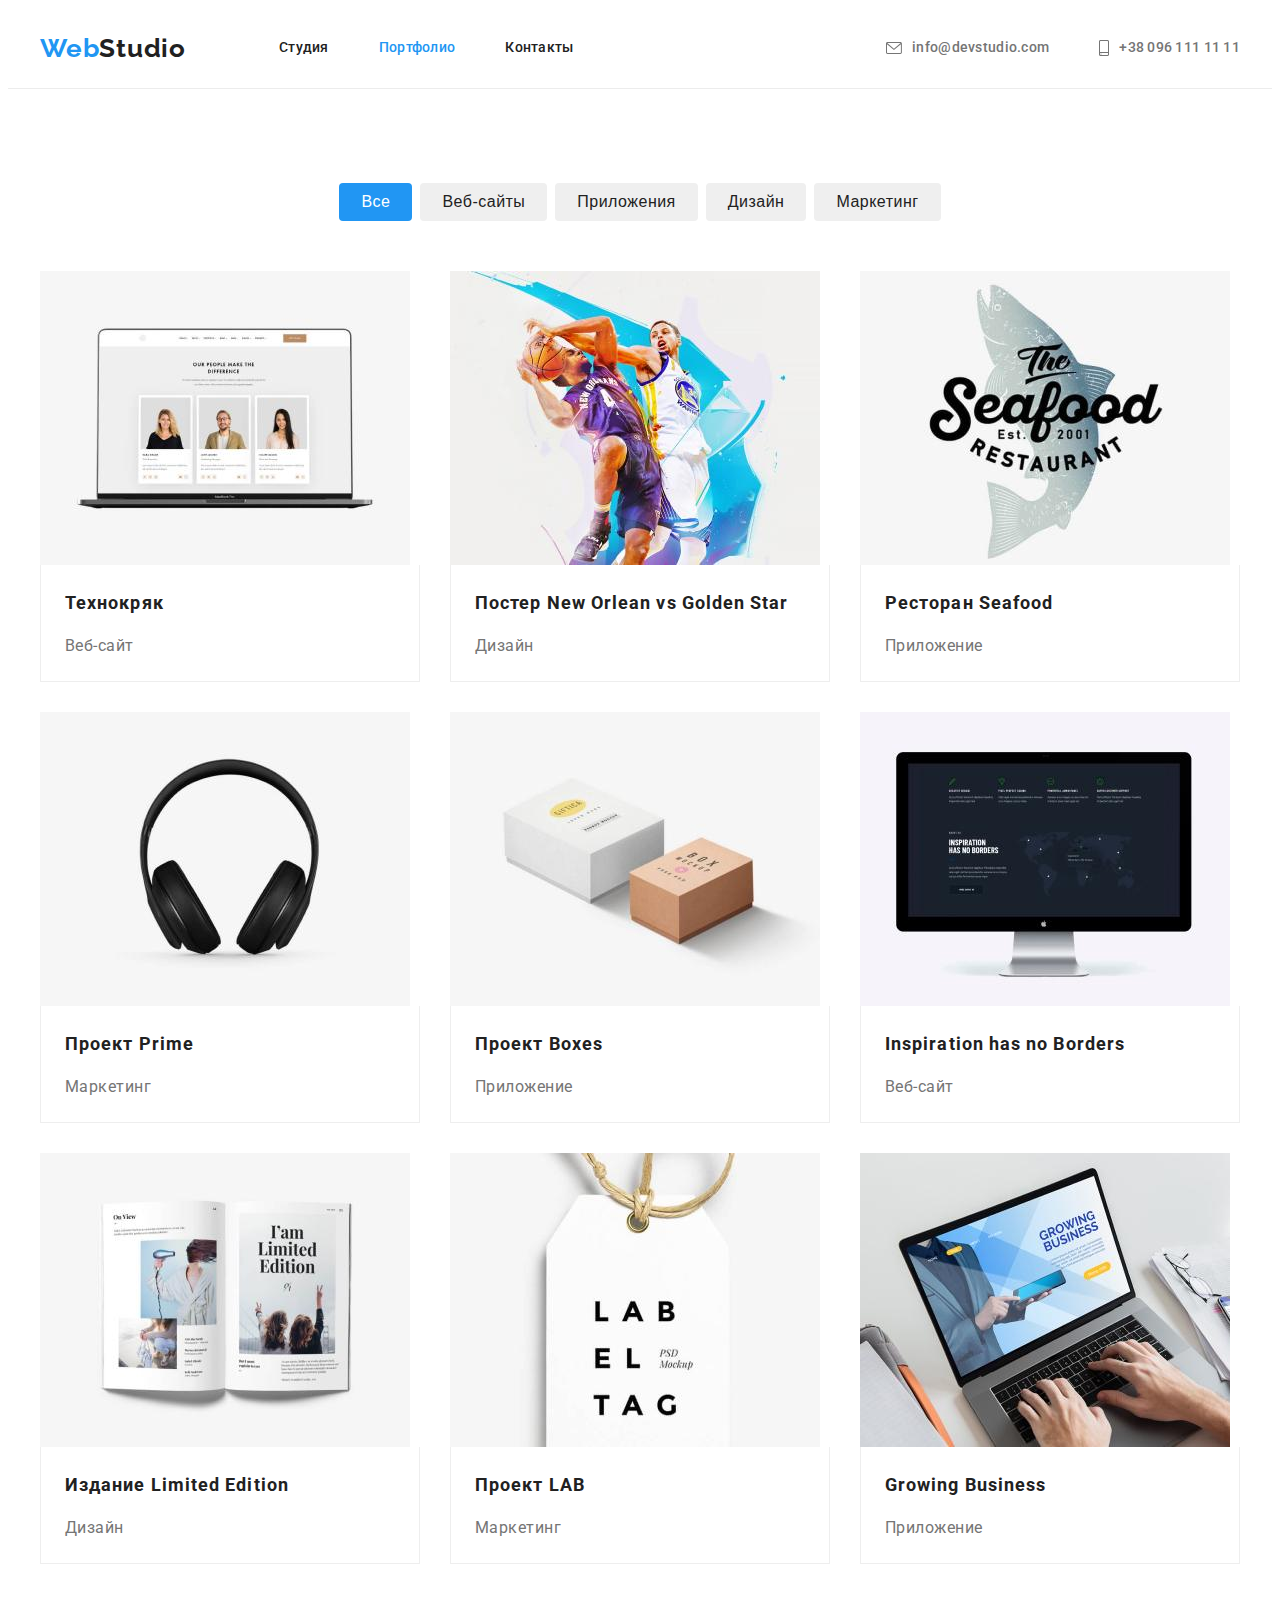
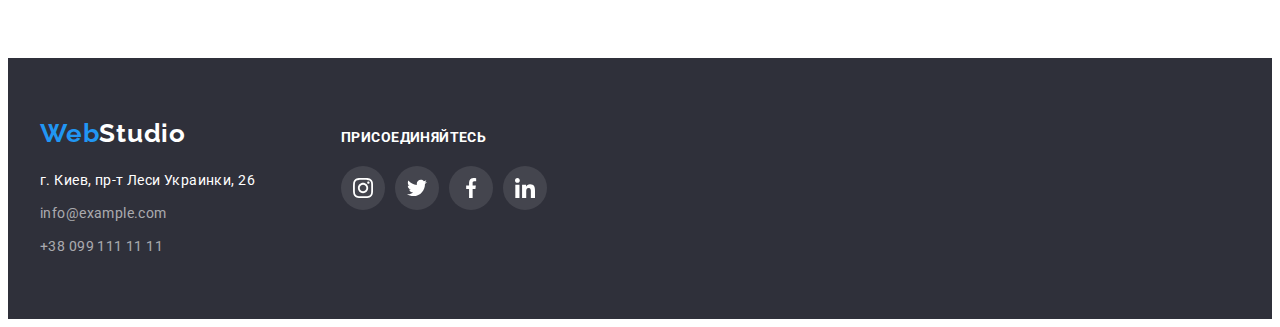
==== portfolio.html @ c21f6737 "ДЗ № 5" ====
<!DOCTYPE html>
<html lang="ru">
<head>
    <meta charset="UTF-8">
    <meta http-equiv="X-UA-Compatible" content="IE=edge">
    <meta name="viewport" content="width=device-width, initial-scale=1.0">
    <title>Portfolio</title>
    <link rel="preconnect" href="https://fonts.googleapis.com">
    <link rel="preconnect" href="https://fonts.gstatic.com" crossorigin>
    <link href="https://fonts.googleapis.com/css2?family=Raleway:wght@700&family=Roboto:wght@400;500;700;900&display=swap"
        rel="stylesheet">
    <link rel="stylesheet" href="https://cdnjs.cloudflare.com/ajax/libs/modern-normalize/1.1.0/modern-normalize.min.css"
        integrity="sha512-wpPYUAdjBVSE4KJnH1VR1HeZfpl1ub8YT/NKx4PuQ5NmX2tKuGu6U/JRp5y+Y8XG2tV+wKQpNHVUX03MfMFn9Q=="
        crossorigin="anonymous" referrerpolicy="no-referrer" />
    <link rel="stylesheet" href="./css/styles.css">
</head>
<body>
    <header class="header">
        <div class="container header-container">
            <nav class="header-nav">
                <a class="header-logo logo link" href="index.html">Web<span class="studio-dark">Studio</span></a>
                <ul class="list menu-list">
                    <li class="menu-item">
                        <a class="menu-link link" href="./index.html">Студия</a>
                    </li>
                    <li class="menu-item">
                        <a class="menu-link link current" href="./portfolio.html">Портфолио</a>
                    </li>
                    <li class="menu-item menu-item-contact">
                        <a class="menu-link link" href="#">Контакты</a>
                    </li>
                </ul>
            </nav>
            <ul class="list contact-list">
                <li class="contact-list-item">
                    <a class="header-mail header-mail-color link" href="mailto:info@devstudio.com">
                        <svg class="header-mail-icon header-mail-color">
                            <use href="./images/icons.svg#icon-envelope"></use>
                        </svg>info@devstudio.com</a>
                </li>
                <li class="contact-list-item">
                    <a class="header-tel header-tel-color link" href="tel:+380961111111">
                        <svg class="header-tel-icon header-tel-color">
                            <use href="./images/icons.svg#icon-smartphone"></use>
                        </svg>+38 096 111 11 11</a>
                </li>
            </ul>
        </div>
    </header>
    <main>
        <section class="section portfolio-section">
            <div class="container portfolio-container">
            <h1 class="visually-hidden">Портфолио</h1>                           
            <ul class="list filtres">
                <li class="filtres-item">
                    <button class="filtres-btn btn active-btn all-btn" type="button">Все</button>
                </li>
                <li class="filtres-item">
                    <button class="filtres-btn btn web-btn" type="button">Веб-сайты</button>
                </li>
                <li class="filtres-item">
                    <button class="filtres-btn btn apps-btn" type="button">Приложения</button>
                </li>
                <li class="filtres-item">
                    <button class="filtres-btn btn design-btn" type="button">Дизайн</button>
                </li>
                <li class="filtres-item">
                    <button class="filtres-btn btn marketing-btn" type="button">Маркетинг</button>
                </li>
            </ul>
            <h2 class="visually-hidden">Галерея</h2> 
            <ul class="list gallery-list">
                <li class="gallery-item">
                    <a href="" class="gallery-link link">
                    <img src="./images/portfolio-techhocrack-1.jpg" 
                    alt="на ноутбуке показаны три фотографии на сайте" 
                    width="370" height="294">
                    <div class="gallery-item-description">
                    <h3 class="portfolio-title">Технокряк</h3>
                    <p class="portfolio-text ">Веб-сайт</p>
                    </div>
                    </a>
                </li>
                <li class="gallery-item">
                    <a href="" class="gallery-link link">
                    <img src="./images/portfolio-poster-new-orlean-2.jpg" 
                    alt="два баскетболиста бросают мяч" 
                    width="370" height="294">
                    <div class="gallery-item-description">
                    <h3 class="portfolio-title">Постер <span lang="en">New Orlean vs Golden Star</span></h3>
                    <p class="portfolio-text">Дизайн</p>
                    </div>
                    </a>
                </li>
                <li class="gallery-item">
                    <a href="" class="gallery-link link">
                    <img src="./images/portfolio-restaurant-3.jpg" 
                    alt="логотип ресторана в форме рыбы" 
                    width="370" height="294">
                    <div class="gallery-item-description">
                    <h3 class="portfolio-title">Ресторан <span lang="en">Seafood</span></h3>
                    <p class="portfolio-text">Приложение</p>
                    </div>
                    </a>
                </li>
                <li class="gallery-item">
                    <a href="" class="gallery-link link">
                    <img src="./images/portfolio-project-prime-4.jpg" 
                    alt="наушники черного цвета" 
                    width="370" height="294">
                    <div class="gallery-item-description">
                    <h3 class="portfolio-title">Проект <span lang="en">Prime</span></h3>
                    <p class="portfolio-text">Маркетинг</p>
                    </div>
                    </a>
                </li>
                <li class="gallery-item">
                    <a href="" class="gallery-link link">
                    <img src="./images/potfolio-box-5.jpg" 
                    alt="белая и коричневая коробки" 
                    width="370" height="294">
                    <div class="gallery-item-description">
                    <h3 class="portfolio-title">Проект <span lang="en">Boxes</span></h3>
                    <p class="portfolio-text">Приложение</p>
                    </div>
                    </a>
                </li>
                <li class="gallery-item">
                    <a href="" class="gallery-link link">
                    <img src="./images/portfolio-inspiration-6.jpg" 
                    alt="изображение веб-сайта на екране монитора" 
                    width="370" height="294">
                    <div class="gallery-item-description">
                    <h3 class="portfolio-title" lang="en">Inspiration has no Borders</h3>
                    <p class="portfolio-text">Веб-сайт</p>
                    </div>
                    </a>
                </li>
                <li class="gallery-item">
                    <a href="" class="gallery-link link">
                    <img src="./images/portfolio-limited-editions-7.jpg" 
                    alt="девушки на фотографиях журнала"
                    width="370" height="294">
                    <div class="gallery-item-description">
                    <h3 class="portfolio-title">Издание <span lang="en">Limited Edition</span></h3>
                    <p class="portfolio-text">Дизайн</p>
                    </div>
                    </a>
                </li>
                <li class="gallery-item">
                    <a href="" class="gallery-link link">
                    <img src="./images/portfolio-project-lab-8.jpg" 
                    alt="написан текст на этикетке" 
                    width="370" height="294">
                    <div class="gallery-item-description">
                    <h3 class="portfolio-title">Проект <span lang="en">LAB</span></h3>
                    <p class="portfolio-text">Маркетинг</p>
                    </div>
                    </a>
                </li>
                <li class="gallery-item">
                    <a href="" class="gallery-link link">
                    <img src="./images/portfolio-growing-busines-9.jpg" 
                    alt="кто-то работает на ноутбуке"
                    width="370" height="294">
                    <div class="gallery-item-description">
                    <h3 class="portfolio-title" lang="en">Growing Business</h3>
                    <p class="portfolio-text">Приложение</p>
                    </div>
                    </a>
                </li>
            </ul>
            </div>
        </section>
        </main>
    <footer class="footer">
        <div class="container footer-container">
            <div class="footer-left">
                <a class="footer-logo logo link" href="index.html">Web<span class="studio-light">Studio</span></a>
                <address class="contacts-address">
                    <ul class="list adress-list">
                        <li class="footer-adress-item">
                            <a class="footer-address link" href="https://goo.gl/maps/jqxQToowx11gTHN26" target="blank"
                                rel="noopener noreferer">
                                г. Киев, пр-т Леси Украинки, 26</a>
                        </li>
                        <li class="footer-adress-item">
                            <a class="footer-mail link" href="mailto:info@example.com">info@example.com</a>
                        </li>
                        <li class="footer-adress-item">
                            <a class="footer-tel link" href="tel:+380991111111">+38 099 111 11 11</a>
                        </li>
                    </ul>
                </address>
            </div>
            <div class="footer-right">
                <h3 class="light-title pre-title footer-pre-title">ПРИСОЕДИНЯЙТЕСЬ</h3>
                <ul class="footer-social footer-list list">
                    <li class="footer-social-item">
                        <a href="#" class="footer-social-link link">
                            <svg class="footer-social-icon">
                                <use href="./images/icons.svg#icon-instagram"></use>
                            </svg>
                        </a>
                    </li>
                    <li class="footer-social-item">
                        <a href="#" class="footer-social-link link">
                            <svg class="footer-social-icon">
                                <use href="./images/icons.svg#icon-twitter"></use>
                            </svg>
                        </a>
                    </li>
                    <li class="footer-social-item">
                        <a href="#" class="footer-social-link link">
                            <svg class="footer-social-icon">
                                <use href="./images/icons.svg#icon-facebook"></use>
                            </svg>
                        </a>
                    </li>
                    <li class="footer-social-item">
                        <a href="#" class="footer-social-link link">
                            <svg class="footer-social-icon">
                                <use href="./images/icons.svg#icon-linkedin"></use>
                            </svg>
                        </a>
                    </li>
                </ul>
            </div>
        </div>
    </footer>
</body>
</html>
---- css/styles.css ----
:root {
  --first-color: #212121;
  --secondary-color: #757575;
  --third-color: #ffffff;
  --fourth-color: #2f303a;
  --fifth-color: #f5f4fa;
  --sixth-color: #c4c4c4;
  --seven-color: #afb1b8;
  --accent-color: #2196f3;
  --hover-color: #188ce8;
  --primary-border-line-color: #ececec;
  --secondary-border-line-color: #eeeeee;
}

p,
h1,
h2,
h3,
h4,
h5,
h6 {
  margin: 0;
}

ul {
  margin: 0;
  padding: 0;
}

button {
  cursor: pointer;
  border: none;
}

img {
  display: block;
  max-width: 100%;
}

body {
  font-family: "Roboto", sans-serif;
  color: var(--secondary-color);
  background-color: var(--third-color);
}

.container {
  width: 1200px;
  padding-left: 15px;
  padding-right: 15px;
  margin: 0 auto;
}

.section {
  padding-top: 94px;
  padding-bottom: 94px;
}

.visually-hidden {
  position: absolute;
  width: 1px;
  height: 1px;
  margin: -1px;
  border: 0;
  padding: 0;
  white-space: nowrap;
  clip-path: inset(100%);
  clip: rect(0 0 0 0);
  overflow: hidden;
}

.list {
  list-style: none;
}

.link {
  text-decoration: none;
}

.logo {
  font-family: Raleway;
  font-weight: 700;
  font-size: 26px;
  line-height: 1.19;
  letter-spacing: 0.03em;
  color: var(--accent-color);
}

.studio-dark {
  color: var(--first-color);
  display: inline-block;
}

.studio-light {
  color: var(--third-color);
  display: inline-block;
}

.btn {
  border: none;
  border-radius: 4px;
  cursor: pointer;
}

.title {
  color: var(--first-color);
}

.light-title {
  color: var(--third-color);
}

.pre-title {
  font-weight: 700;
  font-size: 14px;
  line-height: 1.14;
  letter-spacing: 0.03em;
  text-transform: uppercase;
}

.main-title {
  font-weight: 700;
  font-size: 36px;
  line-height: 1.17;
  text-align: center;
  letter-spacing: 0.03em;
}

/* ------------header---------- */
.current {
  color: var(--accent-color);
}

.header {
  border-bottom: 1px solid var(--primary-border-line-color);
}
.header-container {
  display: flex;
  align-items: center;
}
.header-nav {
  display: flex;
  align-items: center;
  margin-right: auto;
}

.header-logo {
  margin-right: 93px;
  display: inline-block;
  padding-top: 24px;
  padding-bottom: 24px;
}

.menu-item:not(:last-child) {
  margin-right: 50px;
}

.menu-list {
  display: flex;
}
.menu-link {
  font-weight: 500;
  font-size: 14px;
  line-height: 1.14;
  letter-spacing: 0.02em;
  color: var(--first-color);
  padding-top: 32px;
  padding-bottom: 32px;
  display: block;
}

.menu-link:hover,
.menu-link:focus,
.header-mail-color:hover,
.header-mail-color:focus,
.header-tel:hover,
.header-tel:focus {
  color: var(--accent-color);
}

.contact-list {
  display: flex;
}

.contact-list-item:not(:last-child) {
  margin-right: 50px;
}

.header-mail {
  font-weight: 500;
  font-size: 14px;
  line-height: 1.14;
  letter-spacing: 0.02em;
  color: var(--secondary-color);
  padding-top: 32px;
  padding-bottom: 32px;
  display: block;
}

.header-mail-icon {
  margin-right: 10px;
  fill: currentColor;
  vertical-align: middle;
  width: 16px;
  height: 12px;
}

.header-tel {
  font-weight: 500;
  font-size: 14px;
  line-height: 1.14;
  letter-spacing: 0.02em;
  color: var(--secondary-color);
  padding-top: 32px;
  padding-bottom: 32px;
  display: block;
}

.header-tel-icon {
  margin-right: 10px;
  fill: currentColor;
  vertical-align: middle;
  width: 10px;
  height: 16px;
}
/* ----------hero----------- */
.hero-section {
  padding-top: 200px;
  padding-bottom: 200px;
  background-color: var(--sixth-color);
  background-image: linear-gradient(
      rgba(47, 48, 58, 0.4),
      rgba(47, 48, 58, 0.4)
    ),
    url(../images/hero-bg.jpg);
  background-repeat: no-repeat;
  background-size: cover;
  background-position: center;
  max-width: 1600px;
  margin: 0 auto;
}

.hero-title {
  display: flex;
  font-weight: 900;
  font-size: 44px;
  line-height: 1.36;
  text-align: center;
  letter-spacing: 0.06em;
  text-transform: uppercase;
  color: var(--third-color);
  width: 696px;
  min-height: 120px;
  margin: 0px 237px 30px 237px;
}

.btn-hero {
  min-width: 200px;
  min-height: 50px;
  padding-top: 10px;
  padding-bottom: 10px;
  padding-left: 32px;
  padding-right: 32px;
  margin: 0 auto;
  border: none;
  border-radius: 4px;
  font-weight: 700;
  font-size: 16px;
  line-height: 1.87;
  display: block;
  align-items: center;
  text-align: center;
  justify-content: center;
  letter-spacing: 0.06em;
  color: var(--third-color);
  background-color: var(--accent-color);
}

.btn-hero:hover,
.btn-hero:focus {
  color: var(--third-color);
  background-color: var(--hover-color);
  box-shadow: 0px 4px 4px rgba(0, 0, 0, 0.15);
}

.current {
  color: var(--accent-color);
}

/* ------------------benefit------------------------- */
.benefit-icons {
  background-color: var(--fifth-color);
  margin-bottom: 30px;
  width: 270px;
  height: 120px;
  border-radius: 4px;
  display: flex;
  justify-content: center;
  align-items: center;
}

.benefit-icon {
  width: 70px;
  height: 70px;
  background-repeat: no-repeat;
  background-size: cover;
  background-position: center;
}

.benefit-list {
  display: flex;
}

.benefit-item {
  width: 270px;
  border: none;
  margin-left: 0px;
}

.benefit-item:not(:last-child) {
  margin-right: 30px;
}

.benefit-pre-title {
  width: 270px;
  min-height: 16px;
  margin-bottom: 10px;
}
.benefit-text {
  width: 270px;
  min-height: 75px;
  font-size: 14px;
  line-height: 1.71;
  letter-spacing: 0.03em;
  color: var(--secondary-color);
}

/*--------------------work----------------------------*/
.work-section {
  padding-top: 0px;
}

.work-main-title {
  text-align: center;
  margin-bottom: 50px;
}

.work-list {
  display: flex;
  flex-wrap: wrap;
  margin-left: -30px;
}

.work-item {
  flex-basis: calc(100% / 3 - 30px);
  margin-left: 30px;
}
/* ------------------team---------------------------- */
.team-section {
  background-color: var(--fifth-color);
}
.team-main-title {
  text-align: center;
  margin-bottom: 50px;
}

.team-list {
  display: flex;
  flex-wrap: wrap;
}

.team-item {
  flex-basis: calc(100% / 4 - 30px);
  margin-left: 30px;
  box-shadow: 0px 1px 3px rgba(0, 0, 0, 0.12), 0px 1px 1px rgba(0, 0, 0, 0.14),
    0px 2px 1px rgba(0, 0, 0, 0.2);
  border-radius: 0px 0px 4px 4px;
}

.team-item-description {
  padding-top: 30px;
  padding-bottom: 30px;
  background-color: var(--third-color);
  margin-left: 0px;
}

.name {
  font-weight: 500;
  font-size: 16px;
  line-height: 1.19;
  letter-spacing: 0.03em;
}

.team-list-name {
  text-align: center;
  margin-bottom: 10px;
  align-items: center;
  display: block;
}

.team-item-text {
  font-size: 16px;
  line-height: 1.19;
  letter-spacing: 0.03em;
  text-align: center;
  align-items: center;
  display: block;
  margin-bottom: 16px;
}

.social-list {
  display: flex;
  justify-content: center;
}
.social-item {
  width: 44px;
  height: 44px;
  margin-right: 10px;
}

.social-item:last-child {
  margin-right: 0px;
}

.social-link {
  width: 100%;
  height: 100%;
  background-color: var(--third-color);
  border-radius: 50%;
  display: flex;
  align-items: center;
  justify-content: center;
  color: var(--seven-color);
}

.social-icon {
  width: 20px;
  height: 20px;
  fill: currentColor;
}

.social-link:hover,
.social-link:focus {
  color: var(--third-color);
  background-color: var(--accent-color);
}

.social-link:hover .social-icon,
.social-link:focus .social-icon {
  color: var(--third-color);
}

/*-----------------------Client-------------------------*/
/*.client-section {
}*/

/*.client-container {
}*/

.client-main-title {
  text-align: center;
  margin-bottom: 50px;
}

.client-list {
  display: flex;
}

.client-item {
  width: 170px;
  height: 92px;
  margin-right: 30px;
}

.client-item:last-child {
  margin-right: 0px;
}
.client-link {
  width: 170px;
  height: 92px;
  background-color: var(--third-color);
  display: flex;
  align-items: center;
  justify-content: center;
  color: var(--seven-color);
  border: 1px solid #afb1b8;
  box-sizing: border-box;
  border-radius: 4px;
}

.client-icon {
  width: 106px;
  height: 60px;
  fill: currentColor;
  /*background-repeat: no-repeat;
  background-size: cover;
  background-position: center;*/
  display: flex;
}

.client-item .client-link:hover,
.client-item .client-link:focus {
  color: var(--accent-color);
  border-color: var(--accent-color);
}

/*---------------------portfolio main---------------- */

.filtres {
  display: flex;
  margin-bottom: 50px;
  justify-content: center;
}

.filtres-item:not(:last-child) {
  margin-right: 8px;
}

.filtres-btn {
  font-weight: 500;
  font-size: 16px;
  line-height: 1.62;
  text-align: center;
  letter-spacing: 0.03em;
  color: var(--first-color);
  padding: 6px 22px;
  border-radius: 4px;
  display: block;
  border: none;
  border-radius: 4px;
  cursor: pointer;
}

.filtres-btn:hover,
.filtres-btn:focus,
.active-btn:hover,
.active-btn:focus {
  color: var(--third-color);
  background-color: var(--accent-color);
  box-shadow: 0px 3px 1px rgba(0, 0, 0, 0.1), 0px 1px 2px rgba(0, 0, 0, 0.08),
    0px 2px 2px rgba(0, 0, 0, 0.12);
}

.active-btn {
  color: var(--third-color);
  background-color: var(--accent-color);
}

.gallery-list {
  background-color: var(--third-color);
  display: flex;
  flex-wrap: wrap;
  margin-right: -30px;
  margin-bottom: -30px;
}

.gallery-link {
  display: block;
}

.gallery-link:hover,
.gallery-link:focus {
  box-shadow: 0px 4px 4px rgba(0, 0, 0, 0.25);
}

.gallery-item {
  flex-basis: calc((100% - 3 * 30px) / 3);
  margin-right: 30px;
  margin-bottom: 30px;
}

.gallery-item-description {
  padding-top: 20px;
  padding-bottom: 20px;
  padding-left: 24px;
  padding-right: 24px;
  background-color: var(--third-color);
  margin-left: 0px;
  border-bottom: 1px solid #eeeeee;
  border-left: 1px solid #eeeeee;
  border-right: 1px solid #eeeeee;
}

.portfolio-title {
  font-weight: 700;
  font-size: 18px;
  line-height: 2;
  letter-spacing: 0.06em;
  color: var(--first-color);
  margin-bottom: 10px;
  display: block;
}

.portfolio-text {
  font-size: 16px;
  line-height: 1.87;
  letter-spacing: 0.03em;
  color: var(--secondary-color);
}

/* --------------------footer-------------------------*/
.footer {
  background-color: var(--fourth-color);
  padding-top: 60px;
  padding-bottom: 60px;
}

.footer-container {
  display: flex;
  align-items: baseline;
}

.footer-left {
  margin-right: 70px;
}

.footer-logo {
  display: block;
  margin-bottom: 20px;
}

.contacts-address {
  font-style: inherit;
  flex-wrap: wrap;
}

.footer-adress-item:not(:last-child) {
  margin-bottom: 9px;
  min-width: 231px;
}

.footer-address {
  font-size: 14px;
  line-height: 1.71;
  letter-spacing: 0.03em;
  color: var(--third-color);
}

.footer-mail {
  font-size: 14px;
  line-height: 1.71;
  letter-spacing: 0.03em;
  color: rgba(255, 255, 255, 0.6);
  display: block;
}

.footer-tel {
  font-size: 14px;
  line-height: 1.71;
  letter-spacing: 0.03em;
  color: rgba(255, 255, 255, 0.6);
}

.footer-address:hover,
:focus,
.footer-mail:hover,
:focus,
.footer-tel:hover,
:focus {
  color: var(--accent-color);
}

.footer-pre-title {
  margin-bottom: 20px;
}

.footer-list {
  display: flex;
}

.footer-social-item {
  width: 44px;
  height: 44px;
  margin-right: 10px;
}

.footer-social-item:last-child {
  margin-right: 0px;
}

.footer-social-link {
  width: 100%;
  height: 100%;
  background-color: rgba(255, 255, 255, 0.1);
  border-radius: 50%;
  display: flex;
  align-items: center;
  justify-content: center;
  color: var(--third-color);
}

.footer-social-icon {
  width: 20px;
  height: 20px;
  fill: currentColor;
}

.footer-social-link:hover,
.footer-social-link:focus {
  color: var(--third-color);
  background-color: var(--accent-color);
}
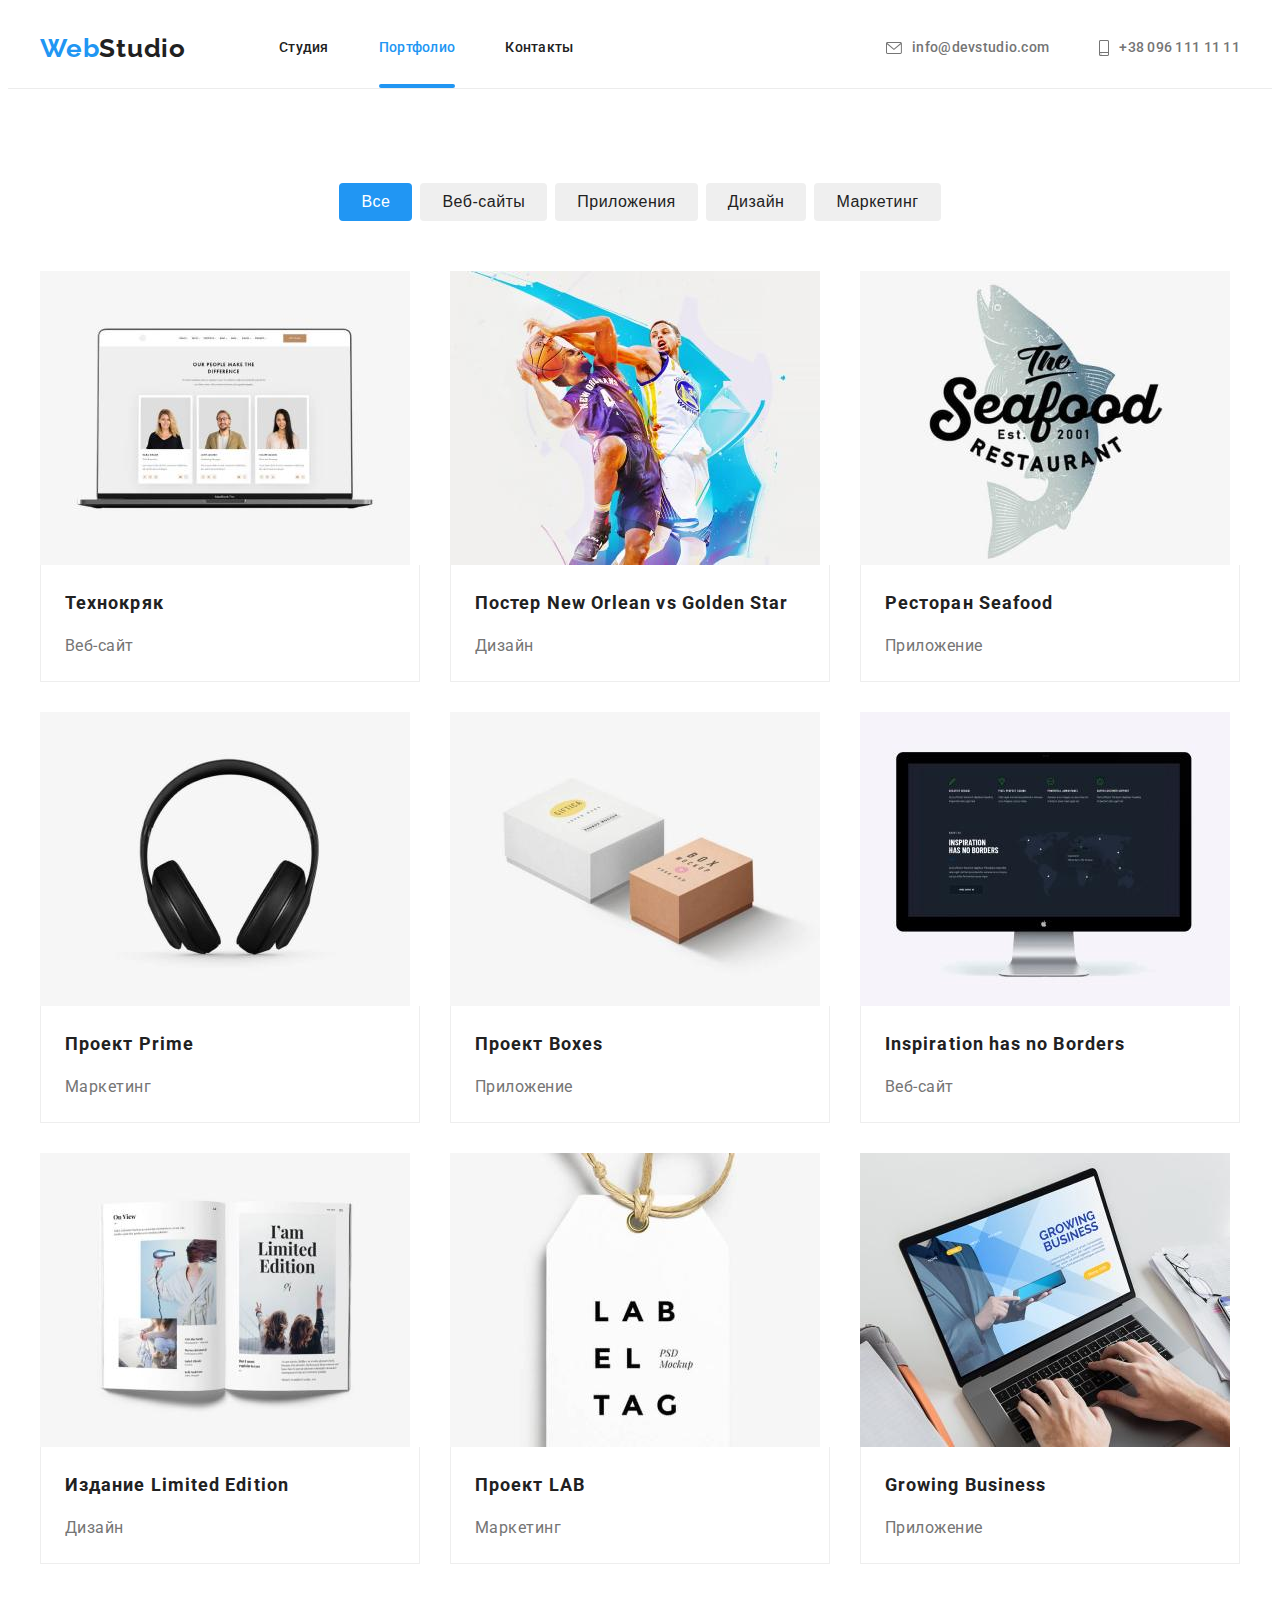
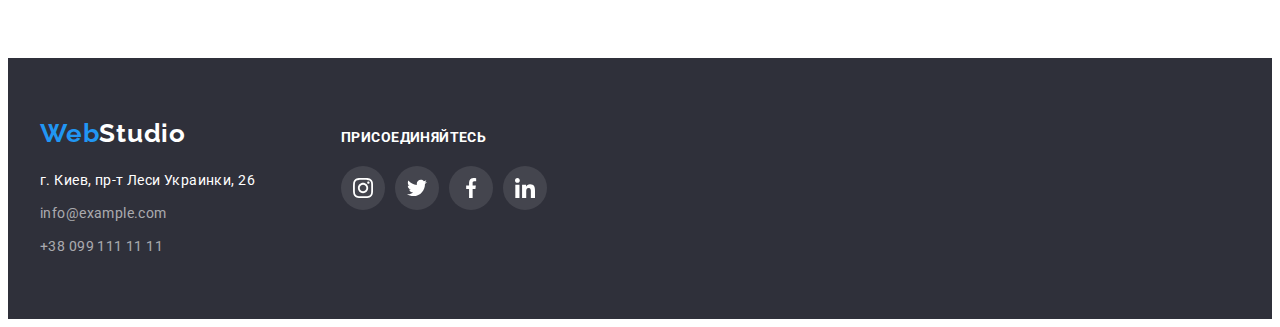
==== commit 6a6fdd78: "ДЗ №5 end" ====
--- a/portfolio.html
+++ b/portfolio.html
@@ -12,6 +12,7 @@
     <link rel="stylesheet" href="https://cdnjs.cloudflare.com/ajax/libs/modern-normalize/1.1.0/modern-normalize.min.css"
         integrity="sha512-wpPYUAdjBVSE4KJnH1VR1HeZfpl1ub8YT/NKx4PuQ5NmX2tKuGu6U/JRp5y+Y8XG2tV+wKQpNHVUX03MfMFn9Q=="
         crossorigin="anonymous" referrerpolicy="no-referrer" />
+        <link rel="stylesheet" href="https://cdnjs.cloudflare.com/ajax/libs/animate.css/4.1.1/animate.min.css" />
     <link rel="stylesheet" href="./css/styles.css">
 </head>
 <body>
@@ -71,10 +72,14 @@
             <h2 class="visually-hidden">Галерея</h2> 
             <ul class="list gallery-list">
                 <li class="gallery-item">
-                    <a href="" class="gallery-link link">
-                    <img src="./images/portfolio-techhocrack-1.jpg" 
-                    alt="на ноутбуке показаны три фотографии на сайте" 
-                    width="370" height="294">
+                    <div class="gallery-item-wrap">
+                        <a href="" class="gallery-link link">
+                            <img src="./images/portfolio-techhocrack-1.jpg" alt="на ноутбуке показаны три фотографии на сайте" width="370"
+                                height="294">
+                            <p class="gallery-picture-text">Технокряк это современная площадка распространения коронавируса. Компании используют
+                                эту платформу для цифрового
+                                шпионажа и атак на защищённые сервера конкурентов.</p>
+                    </div>
                     <div class="gallery-item-description">
                     <h3 class="portfolio-title">Технокряк</h3>
                     <p class="portfolio-text ">Веб-сайт</p>
@@ -82,10 +87,13 @@
                     </a>
                 </li>
                 <li class="gallery-item">
+                    <div class="gallery-item-wrap">
                     <a href="" class="gallery-link link">
                     <img src="./images/portfolio-poster-new-orlean-2.jpg" 
                     alt="два баскетболиста бросают мяч" 
                     width="370" height="294">
+                    <p class="gallery-picture-text">Lorem, ipsum dolor sit amet consectetur adipisicing elit. Provident eos voluptatem eum. Asperiores blanditiis hic nulla similique, iure exercitationem autem, velit fugiat tempora eius nisi a, quae vero perspiciatis odio?.</p>
+                    </div>
                     <div class="gallery-item-description">
                     <h3 class="portfolio-title">Постер <span lang="en">New Orlean vs Golden Star</span></h3>
                     <p class="portfolio-text">Дизайн</p>
@@ -93,10 +101,15 @@
                     </a>
                 </li>
                 <li class="gallery-item">
+                    <div class="gallery-item-wrap">
                     <a href="" class="gallery-link link">
                     <img src="./images/portfolio-restaurant-3.jpg" 
                     alt="логотип ресторана в форме рыбы" 
                     width="370" height="294">
+                    <p class="gallery-picture-text">Lorem, ipsum dolor sit amet consectetur adipisicing elit. Provident eos voluptatem eum.
+                        Asperiores blanditiis hic nulla similique, iure exercitationem autem, velit fugiat tempora eius nisi a, quae vero 
+                        perspiciatis odio?.</p>
+                    </div>
                     <div class="gallery-item-description">
                     <h3 class="portfolio-title">Ресторан <span lang="en">Seafood</span></h3>
                     <p class="portfolio-text">Приложение</p>
@@ -104,10 +117,15 @@
                     </a>
                 </li>
                 <li class="gallery-item">
+                    <div class="gallery-item-wrap">
                     <a href="" class="gallery-link link">
                     <img src="./images/portfolio-project-prime-4.jpg" 
                     alt="наушники черного цвета" 
                     width="370" height="294">
+                    <p class="gallery-picture-text">Lorem, ipsum dolor sit amet consectetur adipisicing elit. Provident eos voluptatem eum.
+                        Asperiores blanditiis hic nulla similique, iure exercitationem autem, velit fugiat tempora eius nisi a, quae vero
+                        perspiciatis odio?.</p>
+                    </div>
                     <div class="gallery-item-description">
                     <h3 class="portfolio-title">Проект <span lang="en">Prime</span></h3>
                     <p class="portfolio-text">Маркетинг</p>
@@ -115,10 +133,15 @@
                     </a>
                 </li>
                 <li class="gallery-item">
+                    <div class="gallery-item-wrap">
                     <a href="" class="gallery-link link">
                     <img src="./images/potfolio-box-5.jpg" 
                     alt="белая и коричневая коробки" 
                     width="370" height="294">
+                    <p class="gallery-picture-text">Lorem, ipsum dolor sit amet consectetur adipisicing elit. Provident eos voluptatem eum.
+                        Asperiores blanditiis hic nulla similique, iure exercitationem autem, velit fugiat tempora eius nisi a, quae vero
+                        perspiciatis odio?.</p>
+                    </div>
                     <div class="gallery-item-description">
                     <h3 class="portfolio-title">Проект <span lang="en">Boxes</span></h3>
                     <p class="portfolio-text">Приложение</p>
@@ -126,10 +149,15 @@
                     </a>
                 </li>
                 <li class="gallery-item">
+                    <div class="gallery-item-wrap">
                     <a href="" class="gallery-link link">
                     <img src="./images/portfolio-inspiration-6.jpg" 
                     alt="изображение веб-сайта на екране монитора" 
                     width="370" height="294">
+                    <p class="gallery-picture-text">Lorem, ipsum dolor sit amet consectetur adipisicing elit. Provident eos voluptatem eum.
+                        Asperiores blanditiis hic nulla similique, iure exercitationem autem, velit fugiat tempora eius nisi a, quae vero
+                        perspiciatis odio?.</p>
+                    </div>
                     <div class="gallery-item-description">
                     <h3 class="portfolio-title" lang="en">Inspiration has no Borders</h3>
                     <p class="portfolio-text">Веб-сайт</p>
@@ -137,10 +165,15 @@
                     </a>
                 </li>
                 <li class="gallery-item">
+                    <div class="gallery-item-wrap">
                     <a href="" class="gallery-link link">
                     <img src="./images/portfolio-limited-editions-7.jpg" 
                     alt="девушки на фотографиях журнала"
                     width="370" height="294">
+                    <p class="gallery-picture-text">Lorem, ipsum dolor sit amet consectetur adipisicing elit. Provident eos voluptatem eum.
+                        Asperiores blanditiis hic nulla similique, iure exercitationem autem, velit fugiat tempora eius nisi a, quae vero
+                        perspiciatis odio?.</p>
+                    </div>
                     <div class="gallery-item-description">
                     <h3 class="portfolio-title">Издание <span lang="en">Limited Edition</span></h3>
                     <p class="portfolio-text">Дизайн</p>
@@ -148,10 +181,15 @@
                     </a>
                 </li>
                 <li class="gallery-item">
+                    <div class="gallery-item-wrap">
                     <a href="" class="gallery-link link">
                     <img src="./images/portfolio-project-lab-8.jpg" 
                     alt="написан текст на этикетке" 
                     width="370" height="294">
+                    <p class="gallery-picture-text">Lorem, ipsum dolor sit amet consectetur adipisicing elit. Provident eos voluptatem eum.
+                        Asperiores blanditiis hic nulla similique, iure exercitationem autem, velit fugiat tempora eius nisi a, quae vero
+                        perspiciatis odio?.</p>
+                    </div>
                     <div class="gallery-item-description">
                     <h3 class="portfolio-title">Проект <span lang="en">LAB</span></h3>
                     <p class="portfolio-text">Маркетинг</p>
@@ -159,10 +197,15 @@
                     </a>
                 </li>
                 <li class="gallery-item">
+                    <div class="gallery-item-wrap">
                     <a href="" class="gallery-link link">
                     <img src="./images/portfolio-growing-busines-9.jpg" 
                     alt="кто-то работает на ноутбуке"
                     width="370" height="294">
+                    <p class="gallery-picture-text">Lorem, ipsum dolor sit amet consectetur adipisicing elit. Provident eos voluptatem eum.
+                        Asperiores blanditiis hic nulla similique, iure exercitationem autem, velit fugiat tempora eius nisi a, quae vero
+                        perspiciatis odio?.</p>
+                    </div>
                     <div class="gallery-item-description">
                     <h3 class="portfolio-title" lang="en">Growing Business</h3>
                     <p class="portfolio-text">Приложение</p>
--- a/css/styles.css
+++ b/css/styles.css
@@ -166,6 +166,19 @@
   padding-top: 32px;
   padding-bottom: 32px;
   display: block;
+  position: relative;
+  transition: color 250ms cubic-bezier(0.4, 0, 0.2, 1);
+}
+
+.menu-link.current::after {
+  content: " ";
+  width: 100%;
+  position: absolute;
+  height: 4px;
+  border-radius: 2px;
+  bottom: 0;
+  display: block;
+  background-color: var(--accent-color);
 }
 
 .menu-link:hover,
@@ -194,6 +207,7 @@
   padding-top: 32px;
   padding-bottom: 32px;
   display: block;
+  transition: color 250ms cubic-bezier(0.4, 0, 0.2, 1);
 }
 
 .header-mail-icon {
@@ -213,6 +227,7 @@
   padding-top: 32px;
   padding-bottom: 32px;
   display: block;
+  transition: color 250ms cubic-bezier(0.4, 0, 0.2, 1);
 }
 
 .header-tel-icon {
@@ -273,13 +288,15 @@
   letter-spacing: 0.06em;
   color: var(--third-color);
   background-color: var(--accent-color);
+  box-shadow: 0px 4px 4px rgba(0, 0, 0, 0.15);
+  transition: color 250ms cubic-bezier(0.4, 0, 0.2, 1),
+    background-color 250ms cubic-bezier(0.4, 0, 0.2, 1);
 }
 
 .btn-hero:hover,
 .btn-hero:focus {
   color: var(--third-color);
   background-color: var(--hover-color);
-  box-shadow: 0px 4px 4px rgba(0, 0, 0, 0.15);
 }
 
 .current {
@@ -354,6 +371,33 @@
   flex-basis: calc(100% / 3 - 30px);
   margin-left: 30px;
 }
+
+.work-photo {
+  display: block;
+}
+.work-item-wrap {
+  position: relative;
+}
+
+.work-item-text {
+  position: absolute;
+  font-weight: 700;
+  font-size: 14px;
+  line-height: 1.14;
+  text-align: center;
+  letter-spacing: 0.03em;
+  text-transform: uppercase;
+  color: var(--third-color);
+  bottom: 0;
+  left: 0;
+  width: 100%;
+  height: 70px;
+  background: rgba(47, 48, 58, 0.8);
+  align-items: center;
+  padding-top: 27px;
+  padding-bottom: 27px;
+}
+
 /* ------------------team---------------------------- */
 .team-section {
   background-color: var(--fifth-color);
@@ -430,12 +474,15 @@
   align-items: center;
   justify-content: center;
   color: var(--seven-color);
+  transition: color 250ms cubic-bezier(0.4, 0, 0.2, 1),
+    background-color 250ms cubic-bezier(0.4, 0, 0.2, 1);
 }
 
 .social-icon {
   width: 20px;
   height: 20px;
   fill: currentColor;
+  transition: color 250ms cubic-bezier(0.4, 0, 0.2, 1);
 }
 
 .social-link:hover,
@@ -473,6 +520,8 @@
 
 .client-item:last-child {
   margin-right: 0px;
+  transition: color 250ms cubic-bezier(0.4, 0, 0.2, 1),
+    border-color 250ms cubic-bezier(0.4, 0, 0.2, 1);
 }
 .client-link {
   width: 170px;
@@ -485,15 +534,14 @@
   border: 1px solid #afb1b8;
   box-sizing: border-box;
   border-radius: 4px;
+  transition: color 250ms cubic-bezier(0.4, 0, 0.2, 1),
+    border-color 250ms cubic-bezier(0.4, 0, 0.2, 1);
 }
 
 .client-icon {
   width: 106px;
   height: 60px;
   fill: currentColor;
-  /*background-repeat: no-repeat;
-  background-size: cover;
-  background-position: center;*/
   display: flex;
 }
 
@@ -528,6 +576,9 @@
   border: none;
   border-radius: 4px;
   cursor: pointer;
+  transition: color 250ms cubic-bezier(0.4, 0, 0.2, 1),
+    background-color 250ms cubic-bezier(0.4, 0, 0.2, 1),
+    box-shadow 250ms cubic-bezier(0.4, 0, 0.2, 1);
 }
 
 .filtres-btn:hover,
@@ -543,6 +594,9 @@
 .active-btn {
   color: var(--third-color);
   background-color: var(--accent-color);
+  transition: color 250ms cubic-bezier(0.4, 0, 0.2, 1),
+    background-color 250ms cubic-bezier(0.4, 0, 0.2, 1),
+    box-shadow 250ms cubic-bezier(0.4, 0, 0.2, 1);
 }
 
 .gallery-list {
@@ -555,6 +609,7 @@
 
 .gallery-link {
   display: block;
+  transition: box-shadow 250ms cubic-bezier(0.4, 0, 0.2, 1);
 }
 
 .gallery-link:hover,
@@ -580,6 +635,10 @@
   border-right: 1px solid #eeeeee;
 }
 
+.gallery-item:hover .gallery-picture-text {
+  transform: translateY(0);
+}
+
 .portfolio-title {
   font-weight: 700;
   font-size: 18px;
@@ -597,6 +656,26 @@
   color: var(--secondary-color);
 }
 
+.gallery-item-wrap {
+  position: relative;
+  overflow: hidden;
+}
+
+.gallery-picture-text {
+  position: absolute;
+  top: 0;
+  left: 0;
+  color: var(--third-color);
+  background: rgba(33, 150, 243, 0.9);
+  font-size: 18px;
+  line-height: 1.56;
+  letter-spacing: 0.03em;
+  padding: 63px 24px;
+  width: 100%;
+  height: 100%;
+  transform: translateY(100%);
+  transition: transform 250ms cubic-bezier(0.4, 0, 0.2, 1);
+}
 /* --------------------footer-------------------------*/
 .footer {
   background-color: var(--fourth-color);
@@ -633,6 +712,7 @@
   line-height: 1.71;
   letter-spacing: 0.03em;
   color: var(--third-color);
+  transition: color 250ms cubic-bezier(0.4, 0, 0.2, 1);
 }
 
 .footer-mail {
@@ -641,6 +721,7 @@
   letter-spacing: 0.03em;
   color: rgba(255, 255, 255, 0.6);
   display: block;
+  transition: color 250ms cubic-bezier(0.4, 0, 0.2, 1);
 }
 
 .footer-tel {
@@ -648,6 +729,7 @@
   line-height: 1.71;
   letter-spacing: 0.03em;
   color: rgba(255, 255, 255, 0.6);
+  transition: color 250ms cubic-bezier(0.4, 0, 0.2, 1);
 }
 
 .footer-address:hover,
@@ -686,6 +768,8 @@
   align-items: center;
   justify-content: center;
   color: var(--third-color);
+  transition: color 250ms cubic-bezier(0.4, 0, 0.2, 1),
+    background-color 250ms cubic-bezier(0.4, 0, 0.2, 1);
 }
 
 .footer-social-icon {
@@ -699,3 +783,51 @@
   color: var(--third-color);
   background-color: var(--accent-color);
 }
+
+.backdrop {
+  position: fixed;
+  width: 100vw;
+  height: 100vh;
+  background: rgba(0, 0, 0, 0.2);
+  top: 0;
+  transition: opacity 500ms linear, visibility 500ms linear;
+}
+
+.modal {
+  position: absolute;
+  width: 528px;
+  min-height: 581px;
+  background-color: var(--third-color);
+  box-shadow: 0px 1px 3px rgba(0, 0, 0, 0.12), 0px 1px 1px rgba(0, 0, 0, 0.14),
+    0px 2px 1px rgba(0, 0, 0, 0.2);
+  border-radius: 4px;
+  top: 50%;
+  left: 50%;
+  transform: translate(-50%, -50%);
+}
+
+.modal-btn {
+  border: 1px solid rgba(0, 0, 0, 0.1);
+  box-sizing: border-box;
+  background-color: transparent;
+  width: 30px;
+  height: 30px;
+  border-radius: 50%;
+  position: absolute;
+  top: 8px;
+  right: 8px;
+  display: flex;
+  align-items: center;
+  justify-content: center;
+}
+
+.modal-close-icon {
+  width: 18px;
+  height: 18px;
+}
+
+.backdrop.is-hidden {
+  visibility: hidden;
+  opacity: 0;
+  pointer-events: none;
+}
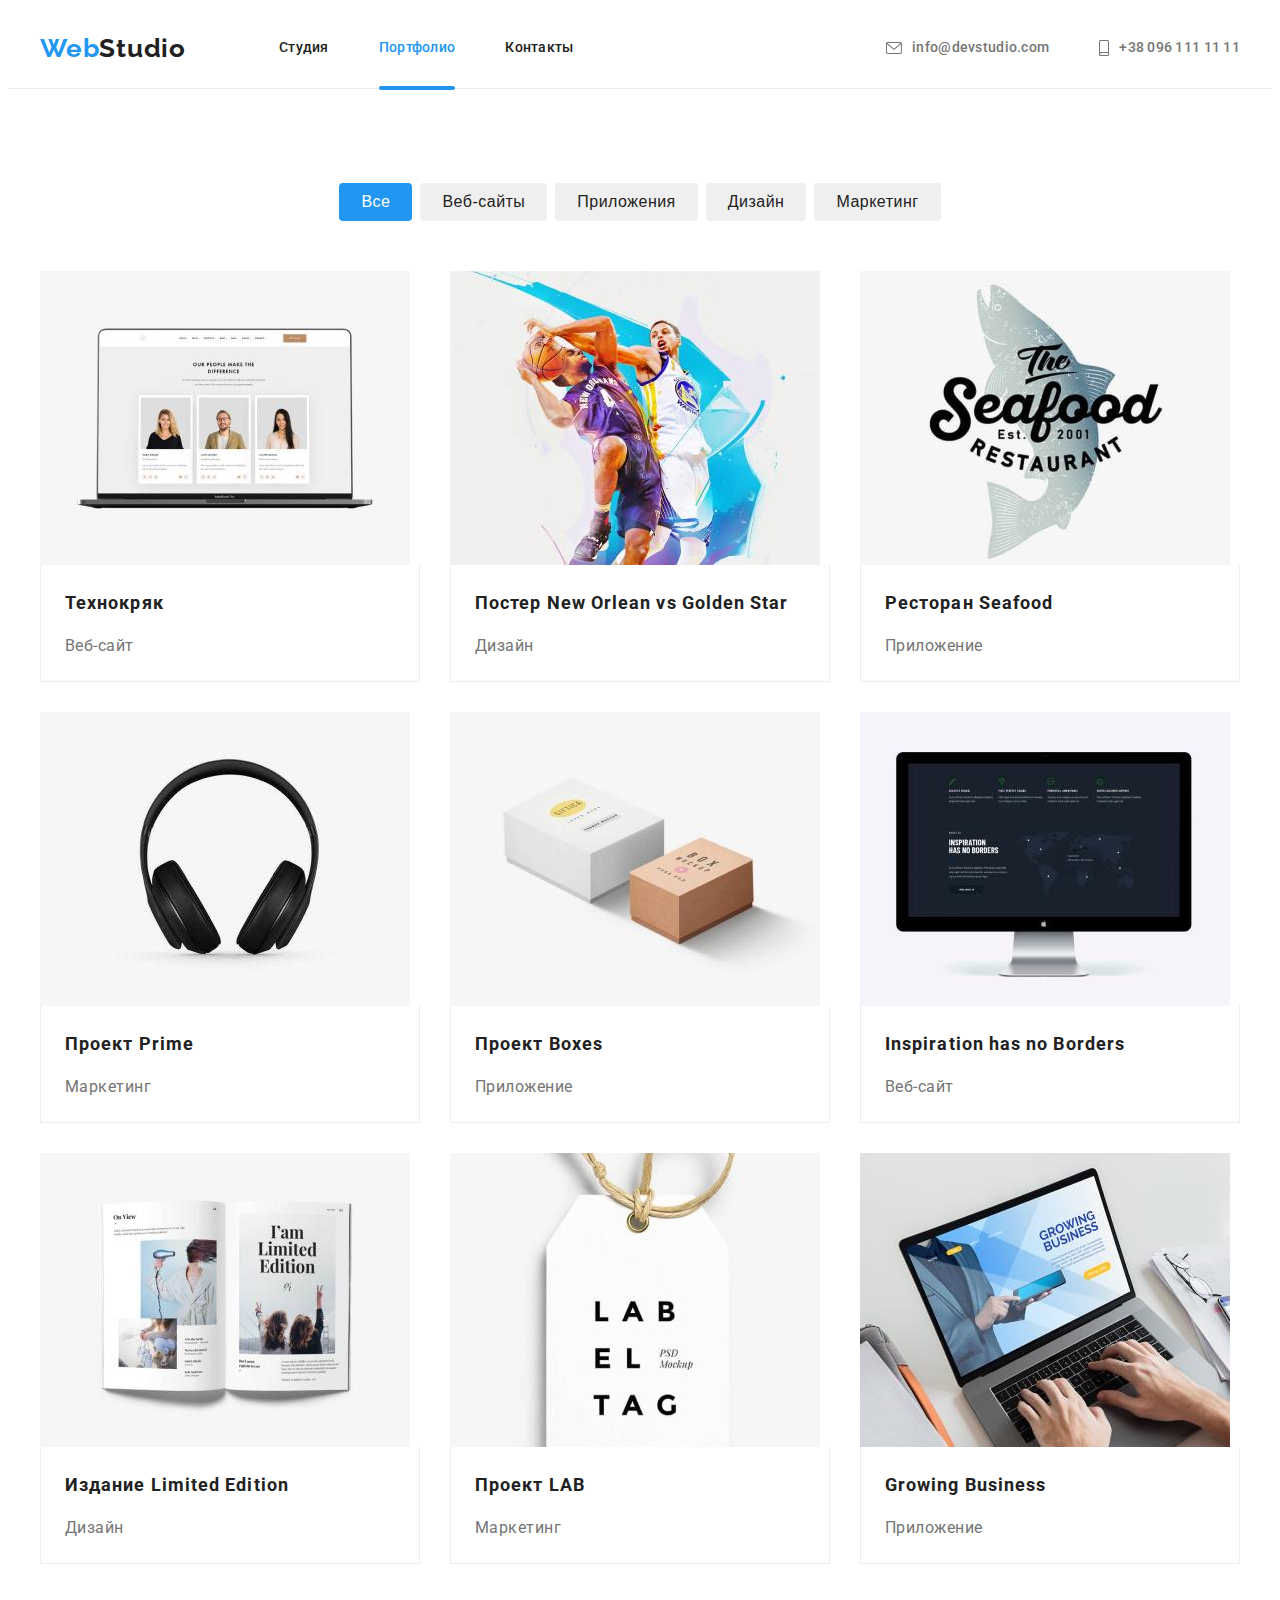
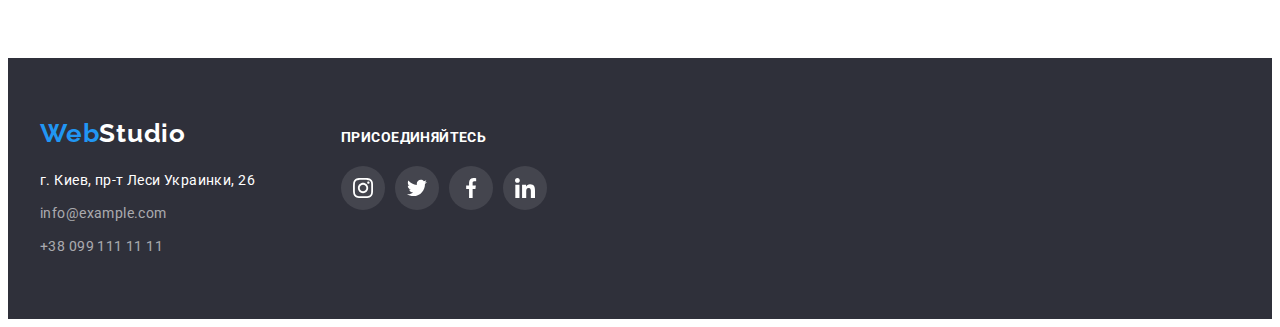
==== commit 50ae7eeb: "ДЗ№5 исправление" ====
--- a/portfolio.html
+++ b/portfolio.html
@@ -72,14 +72,13 @@
             <h2 class="visually-hidden">Галерея</h2> 
             <ul class="list gallery-list">
                 <li class="gallery-item">
-                    <div class="gallery-item-wrap">
-                        <a href="" class="gallery-link link">
+                    <a href="" class="gallery-link link">
+                            <div class="gallery-item-wrap">
                             <img src="./images/portfolio-techhocrack-1.jpg" alt="на ноутбуке показаны три фотографии на сайте" width="370"
                                 height="294">
                             <p class="gallery-picture-text">Технокряк это современная площадка распространения коронавируса. Компании используют
-                                эту платформу для цифрового
-                                шпионажа и атак на защищённые сервера конкурентов.</p>
-                    </div>
+                                эту платформу для цифрового шпионажа и атак на защищённые сервера конкурентов.</p>
+                                </div>
                     <div class="gallery-item-description">
                     <h3 class="portfolio-title">Технокряк</h3>
                     <p class="portfolio-text ">Веб-сайт</p>
@@ -87,8 +86,8 @@
                     </a>
                 </li>
                 <li class="gallery-item">
+                    <a href="" class="gallery-link link">
                     <div class="gallery-item-wrap">
-                    <a href="" class="gallery-link link">
                     <img src="./images/portfolio-poster-new-orlean-2.jpg" 
                     alt="два баскетболиста бросают мяч" 
                     width="370" height="294">
@@ -101,9 +100,8 @@
                     </a>
                 </li>
                 <li class="gallery-item">
-                    <div class="gallery-item-wrap">
-                    <a href="" class="gallery-link link">
-                    <img src="./images/portfolio-restaurant-3.jpg" 
+                    <a href="" class="gallery-link link">
+                    <div class="gallery-item-wrap"><img src="./images/portfolio-restaurant-3.jpg" 
                     alt="логотип ресторана в форме рыбы" 
                     width="370" height="294">
                     <p class="gallery-picture-text">Lorem, ipsum dolor sit amet consectetur adipisicing elit. Provident eos voluptatem eum.
@@ -117,9 +115,8 @@
                     </a>
                 </li>
                 <li class="gallery-item">
-                    <div class="gallery-item-wrap">
-                    <a href="" class="gallery-link link">
-                    <img src="./images/portfolio-project-prime-4.jpg" 
+                    <a href="" class="gallery-link link">
+                    <div class="gallery-item-wrap"><img src="./images/portfolio-project-prime-4.jpg" 
                     alt="наушники черного цвета" 
                     width="370" height="294">
                     <p class="gallery-picture-text">Lorem, ipsum dolor sit amet consectetur adipisicing elit. Provident eos voluptatem eum.
@@ -133,9 +130,8 @@
                     </a>
                 </li>
                 <li class="gallery-item">
-                    <div class="gallery-item-wrap">
-                    <a href="" class="gallery-link link">
-                    <img src="./images/potfolio-box-5.jpg" 
+                    <a href="" class="gallery-link link">
+                    <div class="gallery-item-wrap"><img src="./images/potfolio-box-5.jpg" 
                     alt="белая и коричневая коробки" 
                     width="370" height="294">
                     <p class="gallery-picture-text">Lorem, ipsum dolor sit amet consectetur adipisicing elit. Provident eos voluptatem eum.
@@ -149,9 +145,8 @@
                     </a>
                 </li>
                 <li class="gallery-item">
-                    <div class="gallery-item-wrap">
-                    <a href="" class="gallery-link link">
-                    <img src="./images/portfolio-inspiration-6.jpg" 
+                    <a href="" class="gallery-link link">
+                    <div class="gallery-item-wrap"><img src="./images/portfolio-inspiration-6.jpg" 
                     alt="изображение веб-сайта на екране монитора" 
                     width="370" height="294">
                     <p class="gallery-picture-text">Lorem, ipsum dolor sit amet consectetur adipisicing elit. Provident eos voluptatem eum.
@@ -165,9 +160,8 @@
                     </a>
                 </li>
                 <li class="gallery-item">
-                    <div class="gallery-item-wrap">
-                    <a href="" class="gallery-link link">
-                    <img src="./images/portfolio-limited-editions-7.jpg" 
+                    <a href="" class="gallery-link link">
+                    <div class="gallery-item-wrap"><img src="./images/portfolio-limited-editions-7.jpg" 
                     alt="девушки на фотографиях журнала"
                     width="370" height="294">
                     <p class="gallery-picture-text">Lorem, ipsum dolor sit amet consectetur adipisicing elit. Provident eos voluptatem eum.
@@ -181,9 +175,8 @@
                     </a>
                 </li>
                 <li class="gallery-item">
-                    <div class="gallery-item-wrap">
-                    <a href="" class="gallery-link link">
-                    <img src="./images/portfolio-project-lab-8.jpg" 
+                    <a href="" class="gallery-link link">
+                    <div class="gallery-item-wrap"><img src="./images/portfolio-project-lab-8.jpg" 
                     alt="написан текст на этикетке" 
                     width="370" height="294">
                     <p class="gallery-picture-text">Lorem, ipsum dolor sit amet consectetur adipisicing elit. Provident eos voluptatem eum.
@@ -197,9 +190,8 @@
                     </a>
                 </li>
                 <li class="gallery-item">
-                    <div class="gallery-item-wrap">
-                    <a href="" class="gallery-link link">
-                    <img src="./images/portfolio-growing-busines-9.jpg" 
+                    <a href="" class="gallery-link link">
+                    <div class="gallery-item-wrap"><img src="./images/portfolio-growing-busines-9.jpg" 
                     alt="кто-то работает на ноутбуке"
                     width="370" height="294">
                     <p class="gallery-picture-text">Lorem, ipsum dolor sit amet consectetur adipisicing elit. Provident eos voluptatem eum.
--- a/css/styles.css
+++ b/css/styles.css
@@ -176,7 +176,7 @@
   position: absolute;
   height: 4px;
   border-radius: 2px;
-  bottom: 0;
+  bottom: -2px;
   display: block;
   background-color: var(--accent-color);
 }
@@ -394,8 +394,10 @@
   height: 70px;
   background: rgba(47, 48, 58, 0.8);
   align-items: center;
-  padding-top: 27px;
-  padding-bottom: 27px;
+  margin: 0 auto;
+  display: flex;
+  justify-content: center;
+  align-items: center;
 }
 
 /* ------------------team---------------------------- */
@@ -614,7 +616,9 @@
 
 .gallery-link:hover,
 .gallery-link:focus {
-  box-shadow: 0px 4px 4px rgba(0, 0, 0, 0.25);
+  /*box-shadow: 0px 4px 4px rgba(0, 0, 0, 0.25);*/
+  box-shadow: 0px 1px 1px rgba(0, 0, 0, 0.12), 0px 4px 4px rgba(0, 0, 0, 0.06),
+    1px 4px 6px rgba(0, 0, 0, 0.16);
 }
 
 .gallery-item {
@@ -673,7 +677,7 @@
   padding: 63px 24px;
   width: 100%;
   height: 100%;
-  transform: translateY(100%);
+  transform: translateY(101%);
   transition: transform 250ms cubic-bezier(0.4, 0, 0.2, 1);
 }
 /* --------------------footer-------------------------*/
@@ -768,8 +772,7 @@
   align-items: center;
   justify-content: center;
   color: var(--third-color);
-  transition: color 250ms cubic-bezier(0.4, 0, 0.2, 1),
-    background-color 250ms cubic-bezier(0.4, 0, 0.2, 1);
+  transition: background-color 250ms cubic-bezier(0.4, 0, 0.2, 1);
 }
 
 .footer-social-icon {
